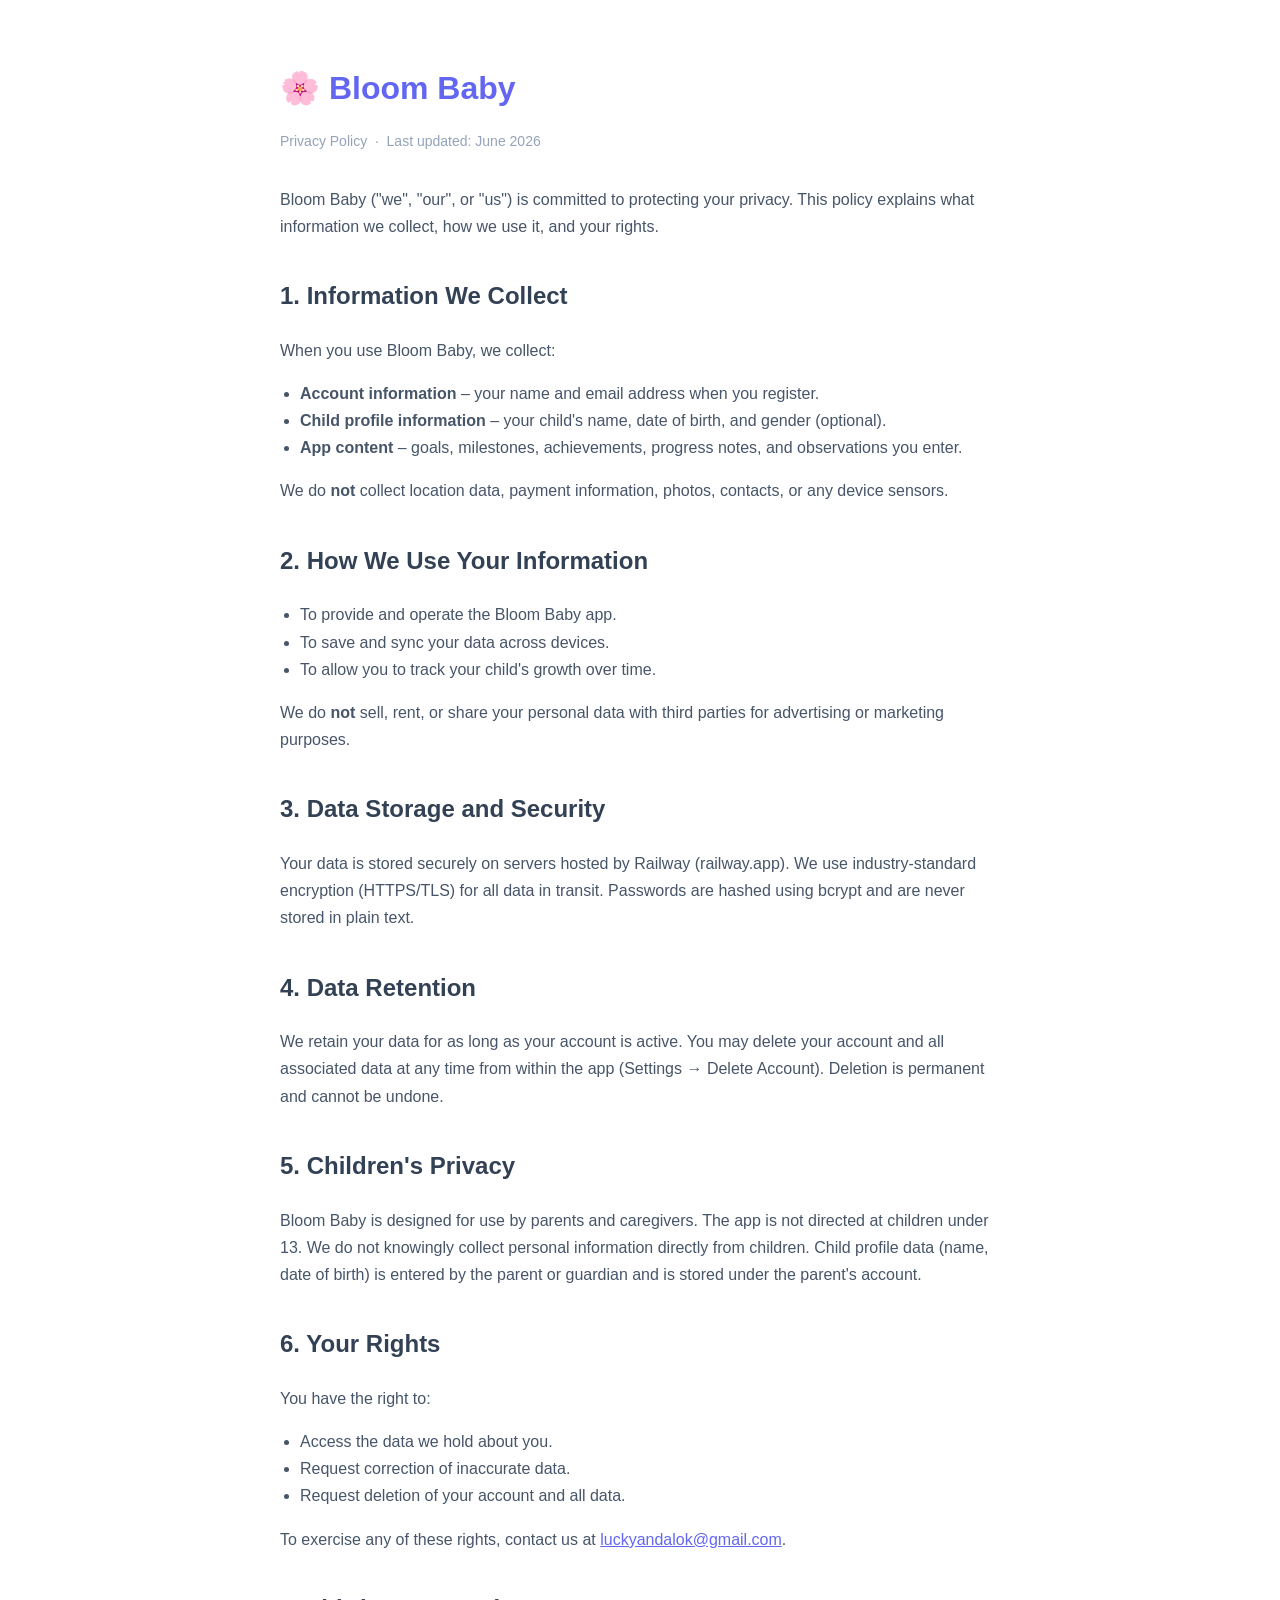
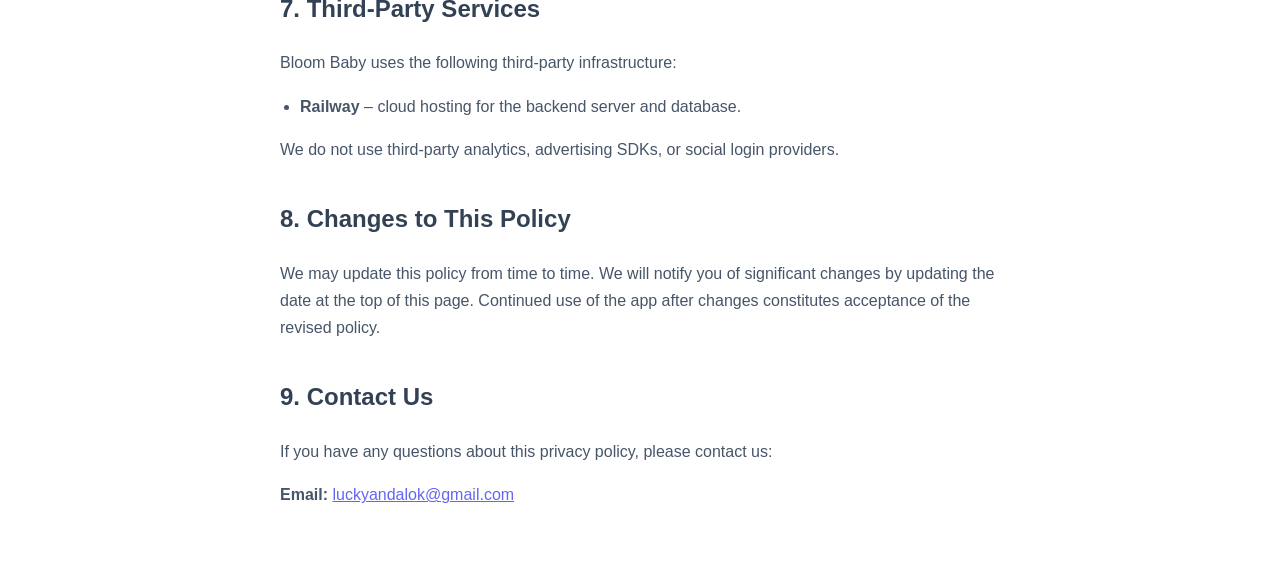
==== index.html @ 5c2959d9 "Add Bloom Baby privacy policy" ====
<!DOCTYPE html>
<html lang="en">
<head>
  <meta charset="UTF-8" />
  <meta name="viewport" content="width=device-width, initial-scale=1.0" />
  <title>Privacy Policy – Bloom Baby</title>
  <style>
    body { font-family: -apple-system, BlinkMacSystemFont, 'Segoe UI', sans-serif; max-width: 720px; margin: 0 auto; padding: 40px 24px; color: #1e293b; line-height: 1.7; }
    h1 { color: #6366f1; margin-bottom: 4px; }
    h2 { color: #334155; margin-top: 36px; }
    p, li { color: #475569; }
    a { color: #6366f1; }
    .updated { color: #94a3b8; font-size: 14px; margin-bottom: 32px; }
    ul { padding-left: 20px; }
  </style>
</head>
<body>

  <h1>🌸 Bloom Baby</h1>
  <p class="updated">Privacy Policy &nbsp;·&nbsp; Last updated: June 2026</p>

  <p>Bloom Baby ("we", "our", or "us") is committed to protecting your privacy. This policy explains what information we collect, how we use it, and your rights.</p>

  <h2>1. Information We Collect</h2>
  <p>When you use Bloom Baby, we collect:</p>
  <ul>
    <li><strong>Account information</strong> – your name and email address when you register.</li>
    <li><strong>Child profile information</strong> – your child's name, date of birth, and gender (optional).</li>
    <li><strong>App content</strong> – goals, milestones, achievements, progress notes, and observations you enter.</li>
  </ul>
  <p>We do <strong>not</strong> collect location data, payment information, photos, contacts, or any device sensors.</p>

  <h2>2. How We Use Your Information</h2>
  <ul>
    <li>To provide and operate the Bloom Baby app.</li>
    <li>To save and sync your data across devices.</li>
    <li>To allow you to track your child's growth over time.</li>
  </ul>
  <p>We do <strong>not</strong> sell, rent, or share your personal data with third parties for advertising or marketing purposes.</p>

  <h2>3. Data Storage and Security</h2>
  <p>Your data is stored securely on servers hosted by Railway (railway.app). We use industry-standard encryption (HTTPS/TLS) for all data in transit. Passwords are hashed using bcrypt and are never stored in plain text.</p>

  <h2>4. Data Retention</h2>
  <p>We retain your data for as long as your account is active. You may delete your account and all associated data at any time from within the app (Settings → Delete Account). Deletion is permanent and cannot be undone.</p>

  <h2>5. Children's Privacy</h2>
  <p>Bloom Baby is designed for use by parents and caregivers. The app is not directed at children under 13. We do not knowingly collect personal information directly from children. Child profile data (name, date of birth) is entered by the parent or guardian and is stored under the parent's account.</p>

  <h2>6. Your Rights</h2>
  <p>You have the right to:</p>
  <ul>
    <li>Access the data we hold about you.</li>
    <li>Request correction of inaccurate data.</li>
    <li>Request deletion of your account and all data.</li>
  </ul>
  <p>To exercise any of these rights, contact us at <a href="mailto:luckyandalok@gmail.com">luckyandalok@gmail.com</a>.</p>

  <h2>7. Third-Party Services</h2>
  <p>Bloom Baby uses the following third-party infrastructure:</p>
  <ul>
    <li><strong>Railway</strong> – cloud hosting for the backend server and database.</li>
  </ul>
  <p>We do not use third-party analytics, advertising SDKs, or social login providers.</p>

  <h2>8. Changes to This Policy</h2>
  <p>We may update this policy from time to time. We will notify you of significant changes by updating the date at the top of this page. Continued use of the app after changes constitutes acceptance of the revised policy.</p>

  <h2>9. Contact Us</h2>
  <p>If you have any questions about this privacy policy, please contact us:</p>
  <p><strong>Email:</strong> <a href="mailto:luckyandalok@gmail.com">luckyandalok@gmail.com</a></p>

</body>
</html>
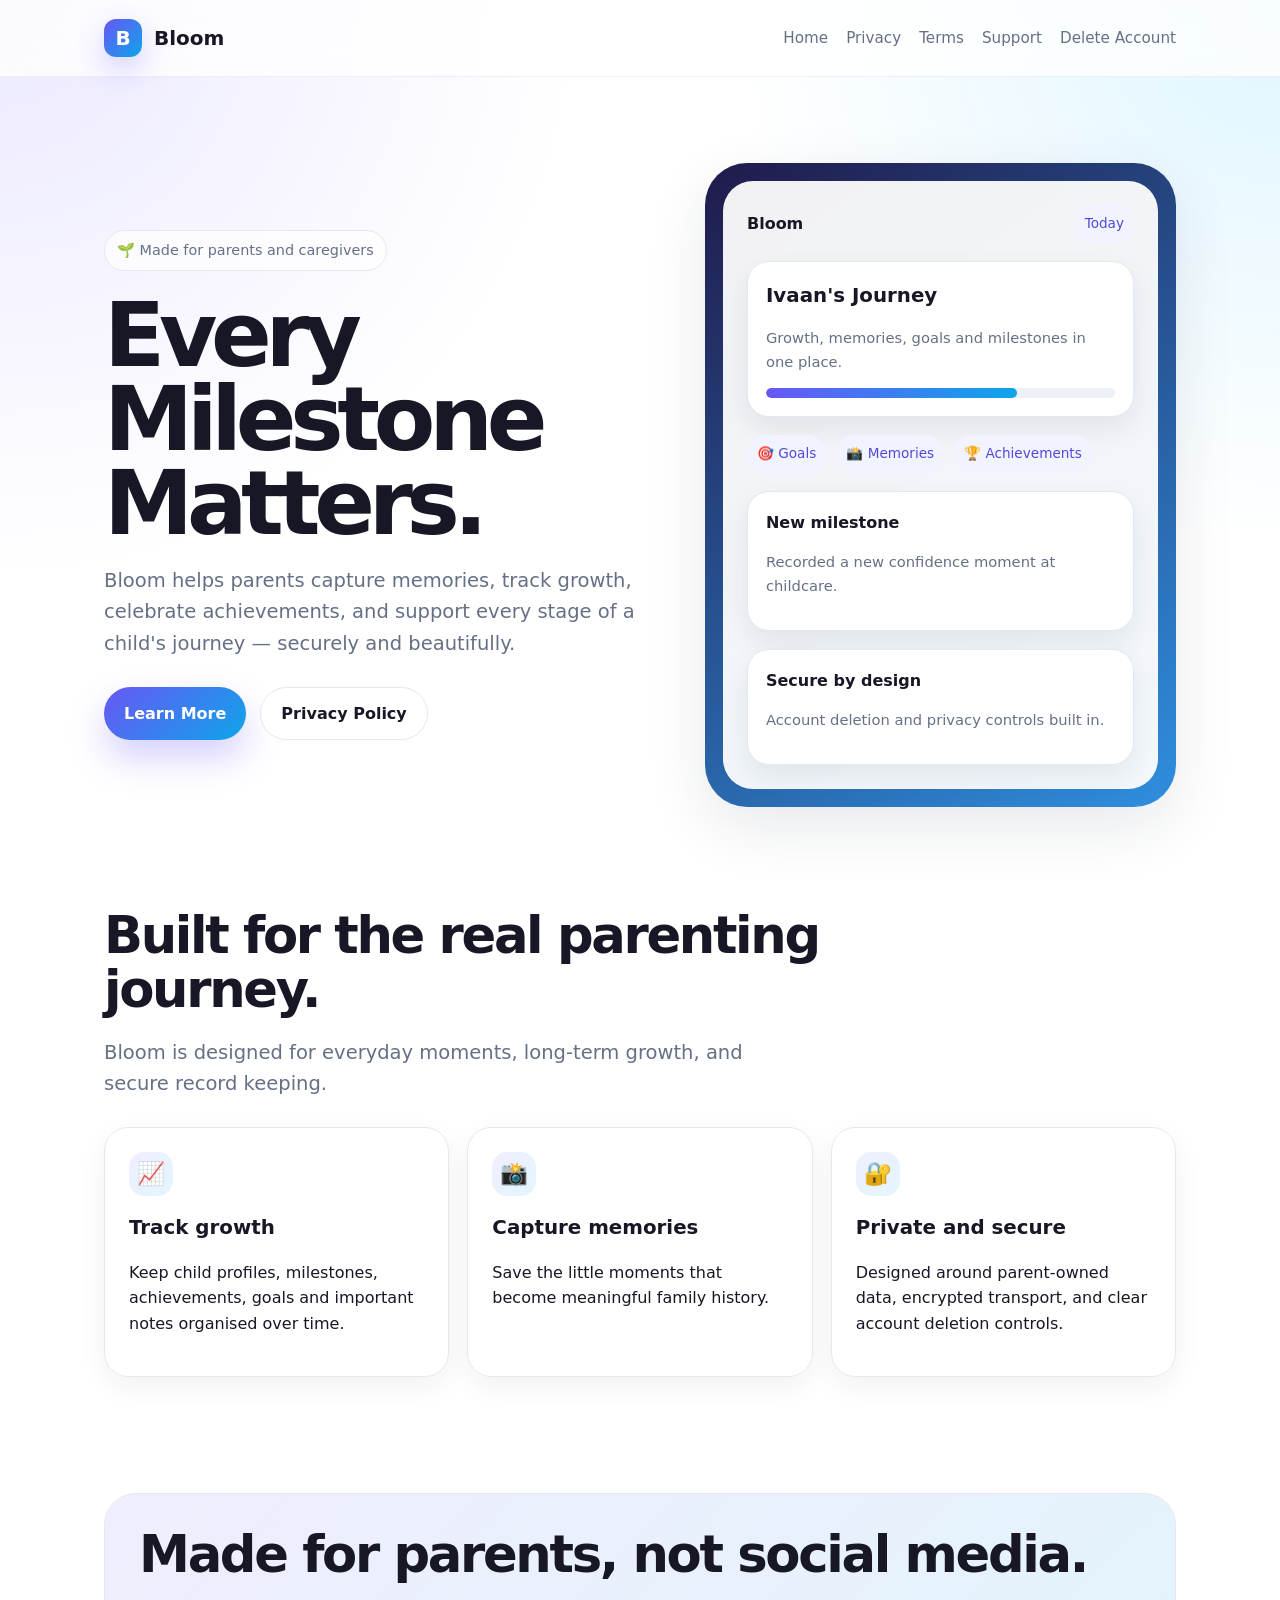
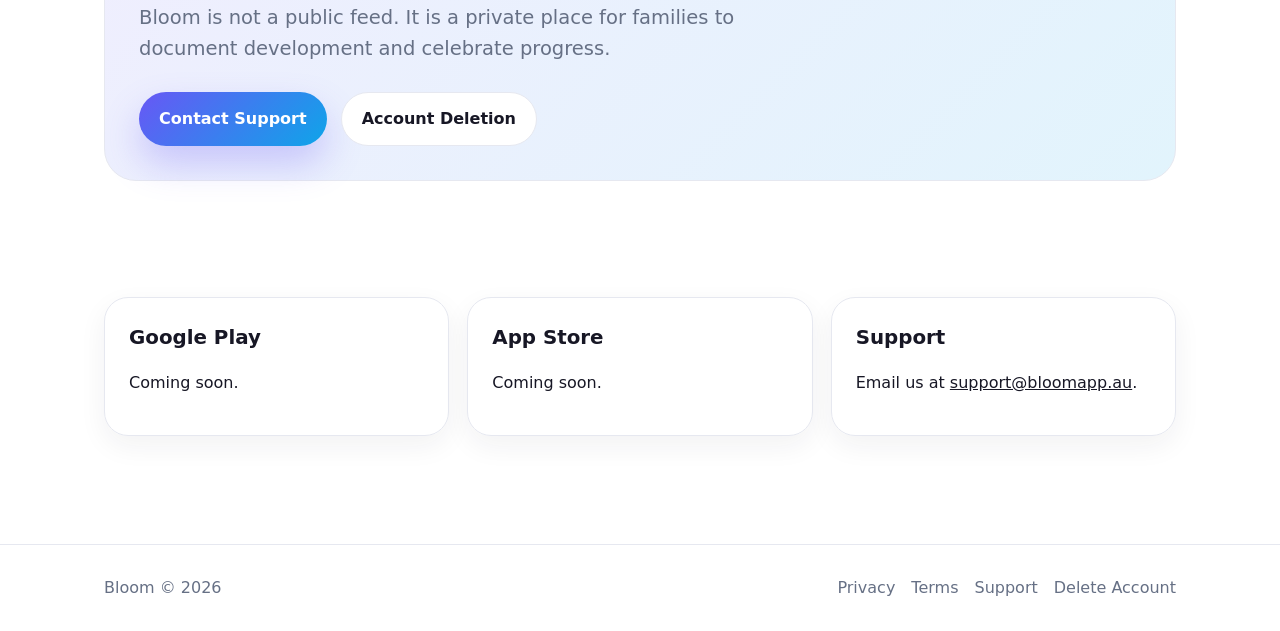
==== commit 1b4d0c35: "Add legal pages and update website structure for Bloom" ====
--- a/index.html
+++ b/index.html
@@ -1,74 +1 @@
-<!DOCTYPE html>
-<html lang="en">
-<head>
-  <meta charset="UTF-8" />
-  <meta name="viewport" content="width=device-width, initial-scale=1.0" />
-  <title>Privacy Policy – Bloom Baby</title>
-  <style>
-    body { font-family: -apple-system, BlinkMacSystemFont, 'Segoe UI', sans-serif; max-width: 720px; margin: 0 auto; padding: 40px 24px; color: #1e293b; line-height: 1.7; }
-    h1 { color: #6366f1; margin-bottom: 4px; }
-    h2 { color: #334155; margin-top: 36px; }
-    p, li { color: #475569; }
-    a { color: #6366f1; }
-    .updated { color: #94a3b8; font-size: 14px; margin-bottom: 32px; }
-    ul { padding-left: 20px; }
-  </style>
-</head>
-<body>
-
-  <h1>🌸 Bloom Baby</h1>
-  <p class="updated">Privacy Policy &nbsp;·&nbsp; Last updated: June 2026</p>
-
-  <p>Bloom Baby ("we", "our", or "us") is committed to protecting your privacy. This policy explains what information we collect, how we use it, and your rights.</p>
-
-  <h2>1. Information We Collect</h2>
-  <p>When you use Bloom Baby, we collect:</p>
-  <ul>
-    <li><strong>Account information</strong> – your name and email address when you register.</li>
-    <li><strong>Child profile information</strong> – your child's name, date of birth, and gender (optional).</li>
-    <li><strong>App content</strong> – goals, milestones, achievements, progress notes, and observations you enter.</li>
-  </ul>
-  <p>We do <strong>not</strong> collect location data, payment information, photos, contacts, or any device sensors.</p>
-
-  <h2>2. How We Use Your Information</h2>
-  <ul>
-    <li>To provide and operate the Bloom Baby app.</li>
-    <li>To save and sync your data across devices.</li>
-    <li>To allow you to track your child's growth over time.</li>
-  </ul>
-  <p>We do <strong>not</strong> sell, rent, or share your personal data with third parties for advertising or marketing purposes.</p>
-
-  <h2>3. Data Storage and Security</h2>
-  <p>Your data is stored securely on servers hosted by Railway (railway.app). We use industry-standard encryption (HTTPS/TLS) for all data in transit. Passwords are hashed using bcrypt and are never stored in plain text.</p>
-
-  <h2>4. Data Retention</h2>
-  <p>We retain your data for as long as your account is active. You may delete your account and all associated data at any time from within the app (Settings → Delete Account). Deletion is permanent and cannot be undone.</p>
-
-  <h2>5. Children's Privacy</h2>
-  <p>Bloom Baby is designed for use by parents and caregivers. The app is not directed at children under 13. We do not knowingly collect personal information directly from children. Child profile data (name, date of birth) is entered by the parent or guardian and is stored under the parent's account.</p>
-
-  <h2>6. Your Rights</h2>
-  <p>You have the right to:</p>
-  <ul>
-    <li>Access the data we hold about you.</li>
-    <li>Request correction of inaccurate data.</li>
-    <li>Request deletion of your account and all data.</li>
-  </ul>
-  <p>To exercise any of these rights, contact us at <a href="mailto:luckyandalok@gmail.com">luckyandalok@gmail.com</a>.</p>
-
-  <h2>7. Third-Party Services</h2>
-  <p>Bloom Baby uses the following third-party infrastructure:</p>
-  <ul>
-    <li><strong>Railway</strong> – cloud hosting for the backend server and database.</li>
-  </ul>
-  <p>We do not use third-party analytics, advertising SDKs, or social login providers.</p>
-
-  <h2>8. Changes to This Policy</h2>
-  <p>We may update this policy from time to time. We will notify you of significant changes by updating the date at the top of this page. Continued use of the app after changes constitutes acceptance of the revised policy.</p>
-
-  <h2>9. Contact Us</h2>
-  <p>If you have any questions about this privacy policy, please contact us:</p>
-  <p><strong>Email:</strong> <a href="mailto:luckyandalok@gmail.com">luckyandalok@gmail.com</a></p>
-
-</body>
-</html>
+<!doctype html><html lang="en"><head><meta charset="utf-8"><meta name="viewport" content="width=device-width,initial-scale=1"><title>Bloom — Every Milestone Matters</title><meta name="description" content="Bloom helps parents capture memories, track growth, celebrate achievements, and support every stage of a child's journey."><link rel="canonical" href="https://bloomapp.au/"><meta property="og:title" content="Bloom — Every Milestone Matters"><meta property="og:description" content="A secure child development journal for parents."><meta property="og:type" content="website"><meta property="og:url" content="https://bloomapp.au/"><meta name="twitter:card" content="summary"><link rel="icon" href="assets/favicon.ico"><link rel="stylesheet" href="styles/main.css"><script defer src="scripts/main.js"></script></head><body><a class="skip" href="#main">Skip to content</a><header class="site-header"><div class="container nav"><a class="brand" href="/"><span class="logo">B</span><span>Bloom</span></a><nav class="nav-links" aria-label="Main navigation"><a href="/">Home</a><a href="/privacy/">Privacy</a><a href="/terms/">Terms</a><a href="/support/">Support</a><a href="/delete-account/">Delete Account</a></nav></div></header><main id="main"><section class="hero"><div class="container hero-grid"><div><span class="eyebrow">🌱 Made for parents and caregivers</span><h1>Every Milestone Matters.</h1><p class="lead">Bloom helps parents capture memories, track growth, celebrate achievements, and support every stage of a child's journey — securely and beautifully.</p><div class="actions"><a class="btn primary" href="#features">Learn More</a><a class="btn" href="/privacy/">Privacy Policy</a></div></div><div class="phone" aria-label="Bloom app preview"><div class="phone-inner"><div class="app-top"><strong>Bloom</strong><span class="pill">Today</span></div><div class="child-card"><h3>Ivaan's Journey</h3><p class="small">Growth, memories, goals and milestones in one place.</p><div class="progress"><span></span></div></div><div class="pill-row" style="margin-top:18px"><span class="pill">🎯 Goals</span><span class="pill">📸 Memories</span><span class="pill">🏆 Achievements</span></div><div class="mini-card"><strong>New milestone</strong><p class="small">Recorded a new confidence moment at childcare.</p></div><div class="mini-card"><strong>Secure by design</strong><p class="small">Account deletion and privacy controls built in.</p></div></div></div></div></section><section class="section" id="features"><div class="container"><div class="section-head"><h2>Built for the real parenting journey.</h2><p class="lead">Bloom is designed for everyday moments, long-term growth, and secure record keeping.</p></div><div class="grid"><article class="card"><div class="icon">📈</div><h3>Track growth</h3><p>Keep child profiles, milestones, achievements, goals and important notes organised over time.</p></article><article class="card"><div class="icon">📸</div><h3>Capture memories</h3><p>Save the little moments that become meaningful family history.</p></article><article class="card"><div class="icon">🔐</div><h3>Private and secure</h3><p>Designed around parent-owned data, encrypted transport, and clear account deletion controls.</p></article></div></div></section><section class="section"><div class="container"><div class="band"><h2>Made for parents, not social media.</h2><p class="lead">Bloom is not a public feed. It is a private place for families to document development and celebrate progress.</p><div class="actions"><a class="btn primary" href="/support/">Contact Support</a><a class="btn" href="/delete-account/">Account Deletion</a></div></div></div></section><section class="section"><div class="container grid"><article class="card"><h3>Google Play</h3><p>Coming soon.</p></article><article class="card"><h3>App Store</h3><p>Coming soon.</p></article><article class="card"><h3>Support</h3><p>Email us at <a href="mailto:support@bloomapp.au">support@bloomapp.au</a>.</p></article></div></section></main><footer class="site-footer"><div class="container footer-row"><span>Bloom © <span data-year></span></span><div class="footer-links"><a href="/privacy/">Privacy</a><a href="/terms/">Terms</a><a href="/support/">Support</a><a href="/delete-account/">Delete Account</a></div></div></footer></body></html>
--- a/styles/main.css
+++ b/styles/main.css
@@ -0,0 +1 @@
+:root{--bg:#ffffff;--fg:#171725;--muted:#667085;--card:#ffffffcc;--line:#e6e8f0;--brand:#6857f5;--brand2:#0ea5e9;--soft:#f6f7fb;--shadow:0 20px 60px rgba(31,41,55,.10);--radius:24px;--max:1120px}*{box-sizing:border-box}html{scroll-behavior:smooth}body{margin:0;font-family:Inter,ui-sans-serif,system-ui,-apple-system,BlinkMacSystemFont,"Segoe UI",sans-serif;background:radial-gradient(circle at top left,#ebe9ff,transparent 36rem),radial-gradient(circle at top right,#dff5ff,transparent 34rem),var(--bg);color:var(--fg);line-height:1.6}a{color:inherit}.skip{position:absolute;left:-999px;top:auto}.skip:focus{left:1rem;top:1rem;background:var(--fg);color:var(--bg);padding:.75rem 1rem;border-radius:10px;z-index:99}.container{max-width:var(--max);margin:auto;padding:0 24px}.site-header{position:sticky;top:0;z-index:20;background:rgba(255,255,255,.78);backdrop-filter:blur(18px);border-bottom:1px solid rgba(230,232,240,.7)}.nav{height:76px;display:flex;align-items:center;justify-content:space-between;gap:20px}.brand{display:flex;align-items:center;gap:12px;text-decoration:none;font-weight:800;font-size:1.25rem}.logo{width:38px;height:38px;border-radius:12px;background:linear-gradient(135deg,var(--brand),var(--brand2));display:grid;place-items:center;color:#fff;font-weight:900;box-shadow:0 12px 30px rgba(104,87,245,.28)}.nav-links{display:flex;gap:18px;align-items:center;font-size:.95rem;color:var(--muted)}.nav-links a{text-decoration:none}.nav-links a:hover,.nav-links a:focus{color:var(--brand)}.hero{padding:86px 0 44px}.hero-grid{display:grid;grid-template-columns:1.08fr .92fr;gap:48px;align-items:center}.eyebrow{display:inline-flex;gap:8px;align-items:center;border:1px solid var(--line);border-radius:999px;padding:8px 12px;background:rgba(255,255,255,.7);font-size:.9rem;color:var(--muted)}h1{font-size:clamp(2.65rem,7vw,5.7rem);letter-spacing:-.07em;line-height:.94;margin:22px 0 18px}h2{font-size:clamp(2rem,4vw,3.2rem);letter-spacing:-.045em;line-height:1.05;margin:0 0 14px}h3{font-size:1.24rem;margin:0 0 8px}.lead{font-size:1.22rem;color:var(--muted);max-width:680px}.actions{display:flex;gap:14px;flex-wrap:wrap;margin-top:28px}.btn{display:inline-flex;align-items:center;justify-content:center;gap:8px;padding:13px 20px;border-radius:999px;text-decoration:none;font-weight:700;border:1px solid var(--line);background:#fff}.btn.primary{background:linear-gradient(135deg,var(--brand),var(--brand2));color:#fff;border:0;box-shadow:0 18px 36px rgba(104,87,245,.28)}.phone{min-height:510px;border-radius:42px;padding:18px;background:linear-gradient(145deg,#201a4a,#2f8fdf);box-shadow:var(--shadow);position:relative;overflow:hidden}.phone-inner{height:100%;border-radius:30px;background:rgba(255,255,255,.94);padding:24px}.app-top{display:flex;justify-content:space-between;align-items:center}.child-card,.mini-card{background:#fff;border:1px solid var(--line);border-radius:22px;padding:18px;margin-top:18px;box-shadow:0 12px 28px rgba(31,41,55,.08)}.progress{height:10px;background:#edf0f7;border-radius:99px;overflow:hidden}.progress span{display:block;height:100%;width:72%;background:linear-gradient(90deg,var(--brand),var(--brand2));border-radius:99px}.pill-row{display:flex;gap:10px;flex-wrap:wrap}.pill{padding:8px 10px;border-radius:999px;background:#f1f4ff;color:#5647d8;font-size:.85rem}.section{padding:58px 0}.section-head{max-width:760px;margin-bottom:28px}.grid{display:grid;grid-template-columns:repeat(3,1fr);gap:18px}.card{background:var(--card);border:1px solid var(--line);border-radius:var(--radius);padding:24px;box-shadow:0 10px 28px rgba(31,41,55,.06)}.icon{width:44px;height:44px;border-radius:15px;background:linear-gradient(135deg,#f0eeff,#e2f6ff);display:grid;place-items:center;font-size:1.4rem;margin-bottom:16px}.band{background:linear-gradient(135deg,rgba(104,87,245,.1),rgba(14,165,233,.12));border:1px solid var(--line);border-radius:32px;padding:34px}.page{padding:56px 0}.page-card{max-width:900px;background:rgba(255,255,255,.82);border:1px solid var(--line);border-radius:30px;padding:clamp(24px,5vw,54px);box-shadow:var(--shadow)}.page-card h1{font-size:clamp(2.3rem,5vw,4rem);margin-top:0}.page-card h2{font-size:1.7rem;margin-top:2rem}.page-card ul{padding-left:1.3rem}.notice{border-left:4px solid var(--brand);background:#f5f3ff;padding:14px 16px;border-radius:14px;margin:18px 0}.faq details{border:1px solid var(--line);border-radius:18px;padding:16px 18px;background:#fff;margin:12px 0}.faq summary{font-weight:750;cursor:pointer}.site-footer{border-top:1px solid var(--line);padding:30px 0;color:var(--muted);margin-top:50px}.footer-row{display:flex;justify-content:space-between;gap:20px;flex-wrap:wrap}.footer-links{display:flex;gap:16px;flex-wrap:wrap}.footer-links a{text-decoration:none}.small{font-size:.92rem;color:var(--muted)}:focus-visible{outline:3px solid rgba(104,87,245,.45);outline-offset:3px}@media(max-width:820px){.hero-grid,.grid{grid-template-columns:1fr}.nav{height:auto;padding:14px 0;align-items:flex-start}.nav-links{gap:10px;flex-wrap:wrap;justify-content:flex-end}.phone{min-height:420px}h1{letter-spacing:-.055em}}@media(prefers-color-scheme:dark){:root{--bg:#0b1020;--fg:#f8fafc;--muted:#b5bdce;--card:rgba(17,24,39,.72);--line:rgba(255,255,255,.12);--soft:#111827;--shadow:0 20px 70px rgba(0,0,0,.35)}body{background:radial-gradient(circle at top left,rgba(104,87,245,.34),transparent 34rem),radial-gradient(circle at top right,rgba(14,165,233,.22),transparent 34rem),var(--bg)}.site-header{background:rgba(11,16,32,.78)}.btn,.card,.page-card,.child-card,.mini-card,.phone-inner,.faq details{background:rgba(17,24,39,.88)}.eyebrow{background:rgba(17,24,39,.68)}.notice{background:rgba(104,87,245,.13)}}
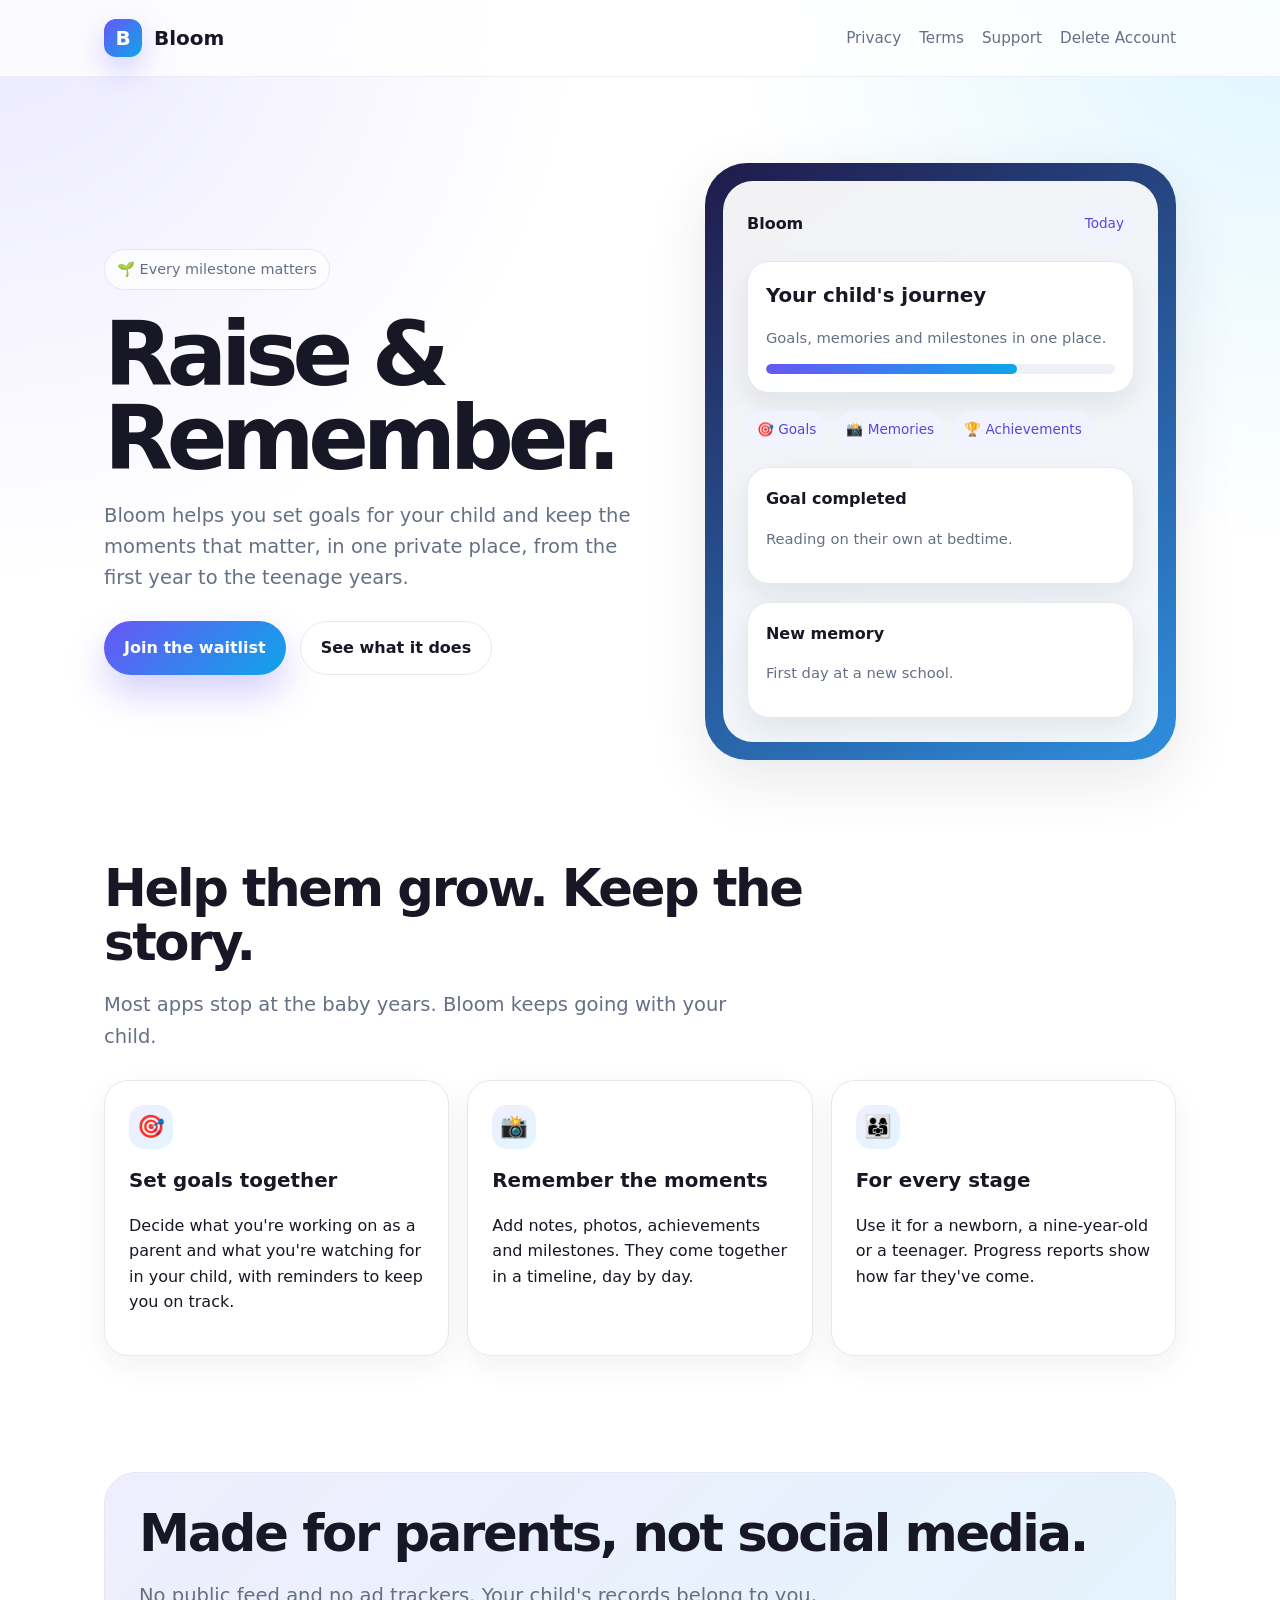
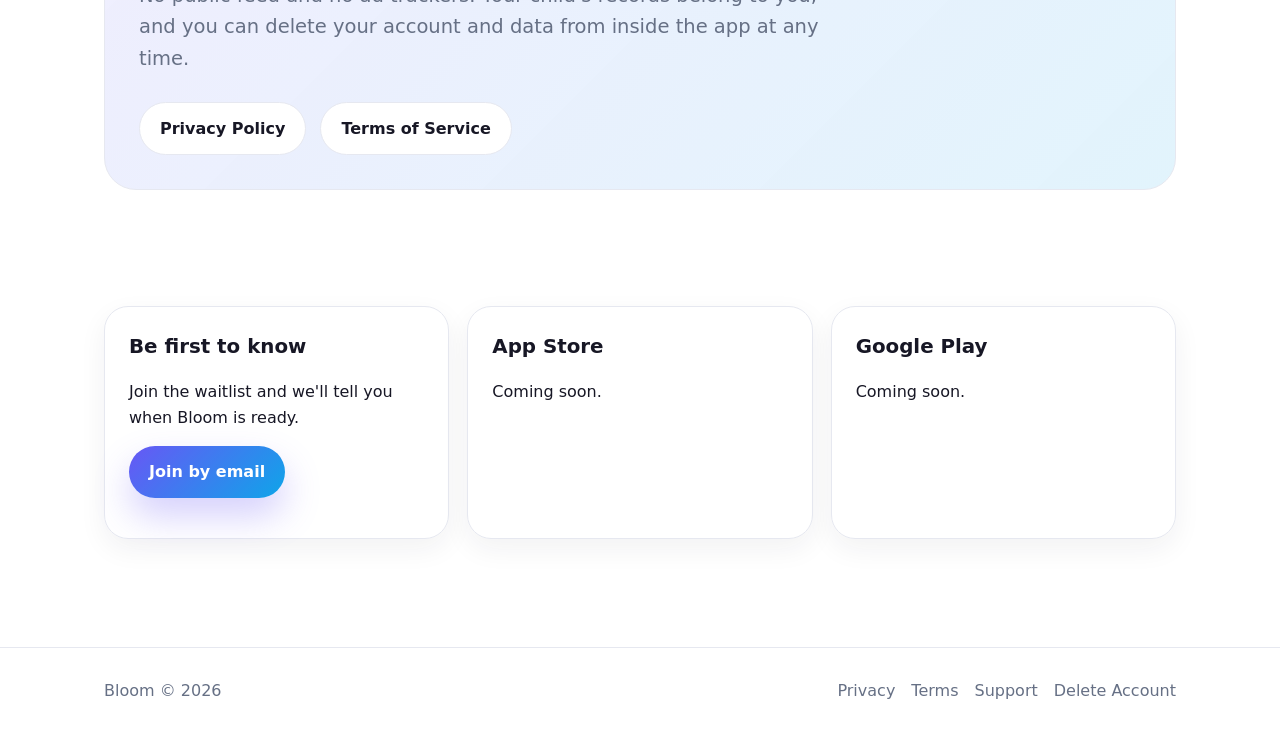
==== commit 042f7c43: "Landing page for Bloom: Raise & Remember; privacy policy update; relative links Co-Authored-By: Clau" ====
--- a/index.html
+++ b/index.html
@@ -1 +1 @@
-<!doctype html><html lang="en"><head><meta charset="utf-8"><meta name="viewport" content="width=device-width,initial-scale=1"><title>Bloom — Every Milestone Matters</title><meta name="description" content="Bloom helps parents capture memories, track growth, celebrate achievements, and support every stage of a child's journey."><link rel="canonical" href="https://bloomapp.au/"><meta property="og:title" content="Bloom — Every Milestone Matters"><meta property="og:description" content="A secure child development journal for parents."><meta property="og:type" content="website"><meta property="og:url" content="https://bloomapp.au/"><meta name="twitter:card" content="summary"><link rel="icon" href="assets/favicon.ico"><link rel="stylesheet" href="styles/main.css"><script defer src="scripts/main.js"></script></head><body><a class="skip" href="#main">Skip to content</a><header class="site-header"><div class="container nav"><a class="brand" href="/"><span class="logo">B</span><span>Bloom</span></a><nav class="nav-links" aria-label="Main navigation"><a href="/">Home</a><a href="/privacy/">Privacy</a><a href="/terms/">Terms</a><a href="/support/">Support</a><a href="/delete-account/">Delete Account</a></nav></div></header><main id="main"><section class="hero"><div class="container hero-grid"><div><span class="eyebrow">🌱 Made for parents and caregivers</span><h1>Every Milestone Matters.</h1><p class="lead">Bloom helps parents capture memories, track growth, celebrate achievements, and support every stage of a child's journey — securely and beautifully.</p><div class="actions"><a class="btn primary" href="#features">Learn More</a><a class="btn" href="/privacy/">Privacy Policy</a></div></div><div class="phone" aria-label="Bloom app preview"><div class="phone-inner"><div class="app-top"><strong>Bloom</strong><span class="pill">Today</span></div><div class="child-card"><h3>Ivaan's Journey</h3><p class="small">Growth, memories, goals and milestones in one place.</p><div class="progress"><span></span></div></div><div class="pill-row" style="margin-top:18px"><span class="pill">🎯 Goals</span><span class="pill">📸 Memories</span><span class="pill">🏆 Achievements</span></div><div class="mini-card"><strong>New milestone</strong><p class="small">Recorded a new confidence moment at childcare.</p></div><div class="mini-card"><strong>Secure by design</strong><p class="small">Account deletion and privacy controls built in.</p></div></div></div></div></section><section class="section" id="features"><div class="container"><div class="section-head"><h2>Built for the real parenting journey.</h2><p class="lead">Bloom is designed for everyday moments, long-term growth, and secure record keeping.</p></div><div class="grid"><article class="card"><div class="icon">📈</div><h3>Track growth</h3><p>Keep child profiles, milestones, achievements, goals and important notes organised over time.</p></article><article class="card"><div class="icon">📸</div><h3>Capture memories</h3><p>Save the little moments that become meaningful family history.</p></article><article class="card"><div class="icon">🔐</div><h3>Private and secure</h3><p>Designed around parent-owned data, encrypted transport, and clear account deletion controls.</p></article></div></div></section><section class="section"><div class="container"><div class="band"><h2>Made for parents, not social media.</h2><p class="lead">Bloom is not a public feed. It is a private place for families to document development and celebrate progress.</p><div class="actions"><a class="btn primary" href="/support/">Contact Support</a><a class="btn" href="/delete-account/">Account Deletion</a></div></div></div></section><section class="section"><div class="container grid"><article class="card"><h3>Google Play</h3><p>Coming soon.</p></article><article class="card"><h3>App Store</h3><p>Coming soon.</p></article><article class="card"><h3>Support</h3><p>Email us at <a href="mailto:support@bloomapp.au">support@bloomapp.au</a>.</p></article></div></section></main><footer class="site-footer"><div class="container footer-row"><span>Bloom © <span data-year></span></span><div class="footer-links"><a href="/privacy/">Privacy</a><a href="/terms/">Terms</a><a href="/support/">Support</a><a href="/delete-account/">Delete Account</a></div></div></footer></body></html>
+<!doctype html><html lang="en"><head><meta charset="utf-8"><meta name="viewport" content="width=device-width,initial-scale=1"><title>Bloom: Raise &amp; Remember</title><meta name="description" content="Bloom helps parents set goals for their child and keep the moments that matter, from the first year to the teenage years. Private by design."><link rel="canonical" href="https://bloomapp.au/"><meta property="og:title" content="Bloom: Raise &amp; Remember"><meta property="og:description" content="Goals and memories for your child, from the first year to the teenage years."><meta property="og:type" content="website"><meta property="og:url" content="https://bloomapp.au/"><meta name="twitter:card" content="summary"><link rel="icon" href="assets/favicon.ico"><link rel="stylesheet" href="styles/main.css"><script defer src="scripts/main.js"></script></head><body><a class="skip" href="#main">Skip to content</a><header class="site-header"><div class="container nav"><a class="brand" href="./"><span class="logo">B</span><span>Bloom</span></a><nav class="nav-links" aria-label="Main navigation"><a href="privacy/">Privacy</a><a href="terms/">Terms</a><a href="support/">Support</a><a href="delete-account/">Delete Account</a></nav></div></header><main id="main"><section class="hero"><div class="container hero-grid"><div><span class="eyebrow">🌱 Every milestone matters</span><h1>Raise &amp; Remember.</h1><p class="lead">Bloom helps you set goals for your child and keep the moments that matter, in one private place, from the first year to the teenage years.</p><div class="actions"><a class="btn primary" href="#waitlist">Join the waitlist</a><a class="btn" href="#features">See what it does</a></div></div><div class="phone" aria-label="Illustration of the Bloom app"><div class="phone-inner"><div class="app-top"><strong>Bloom</strong><span class="pill">Today</span></div><div class="child-card"><h3>Your child's journey</h3><p class="small">Goals, memories and milestones in one place.</p><div class="progress"><span></span></div></div><div class="pill-row" style="margin-top:18px"><span class="pill">🎯 Goals</span><span class="pill">📸 Memories</span><span class="pill">🏆 Achievements</span></div><div class="mini-card"><strong>Goal completed</strong><p class="small">Reading on their own at bedtime.</p></div><div class="mini-card"><strong>New memory</strong><p class="small">First day at a new school.</p></div></div></div></div></section><section class="section" id="features"><div class="container"><div class="section-head"><h2>Help them grow. Keep the story.</h2><p class="lead">Most apps stop at the baby years. Bloom keeps going with your child.</p></div><div class="grid"><article class="card"><div class="icon">🎯</div><h3>Set goals together</h3><p>Decide what you're working on as a parent and what you're watching for in your child, with reminders to keep you on track.</p></article><article class="card"><div class="icon">📸</div><h3>Remember the moments</h3><p>Add notes, photos, achievements and milestones. They come together in a timeline, day by day.</p></article><article class="card"><div class="icon">👨‍👩‍👧</div><h3>For every stage</h3><p>Use it for a newborn, a nine-year-old or a teenager. Progress reports show how far they've come.</p></article></div></div></section><section class="section"><div class="container"><div class="band"><h2>Made for parents, not social media.</h2><p class="lead">No public feed and no ad trackers. Your child's records belong to you, and you can delete your account and data from inside the app at any time.</p><div class="actions"><a class="btn" href="privacy/">Privacy Policy</a><a class="btn" href="terms/">Terms of Service</a></div></div></div></section><section class="section" id="waitlist"><div class="container grid"><article class="card"><h3>Be first to know</h3><p>Join the waitlist and we'll tell you when Bloom is ready.</p><p><a class="btn primary" href="mailto:support@bloomapp.au?subject=Bloom%20waitlist&amp;body=Please%20add%20me%20to%20the%20Bloom%20waitlist.">Join by email</a></p></article><article class="card"><h3>App Store</h3><p>Coming soon.</p></article><article class="card"><h3>Google Play</h3><p>Coming soon.</p></article></div></section></main><footer class="site-footer"><div class="container footer-row"><span>Bloom © <span data-year></span></span><div class="footer-links"><a href="privacy/">Privacy</a><a href="terms/">Terms</a><a href="support/">Support</a><a href="delete-account/">Delete Account</a></div></div></footer></body></html>
